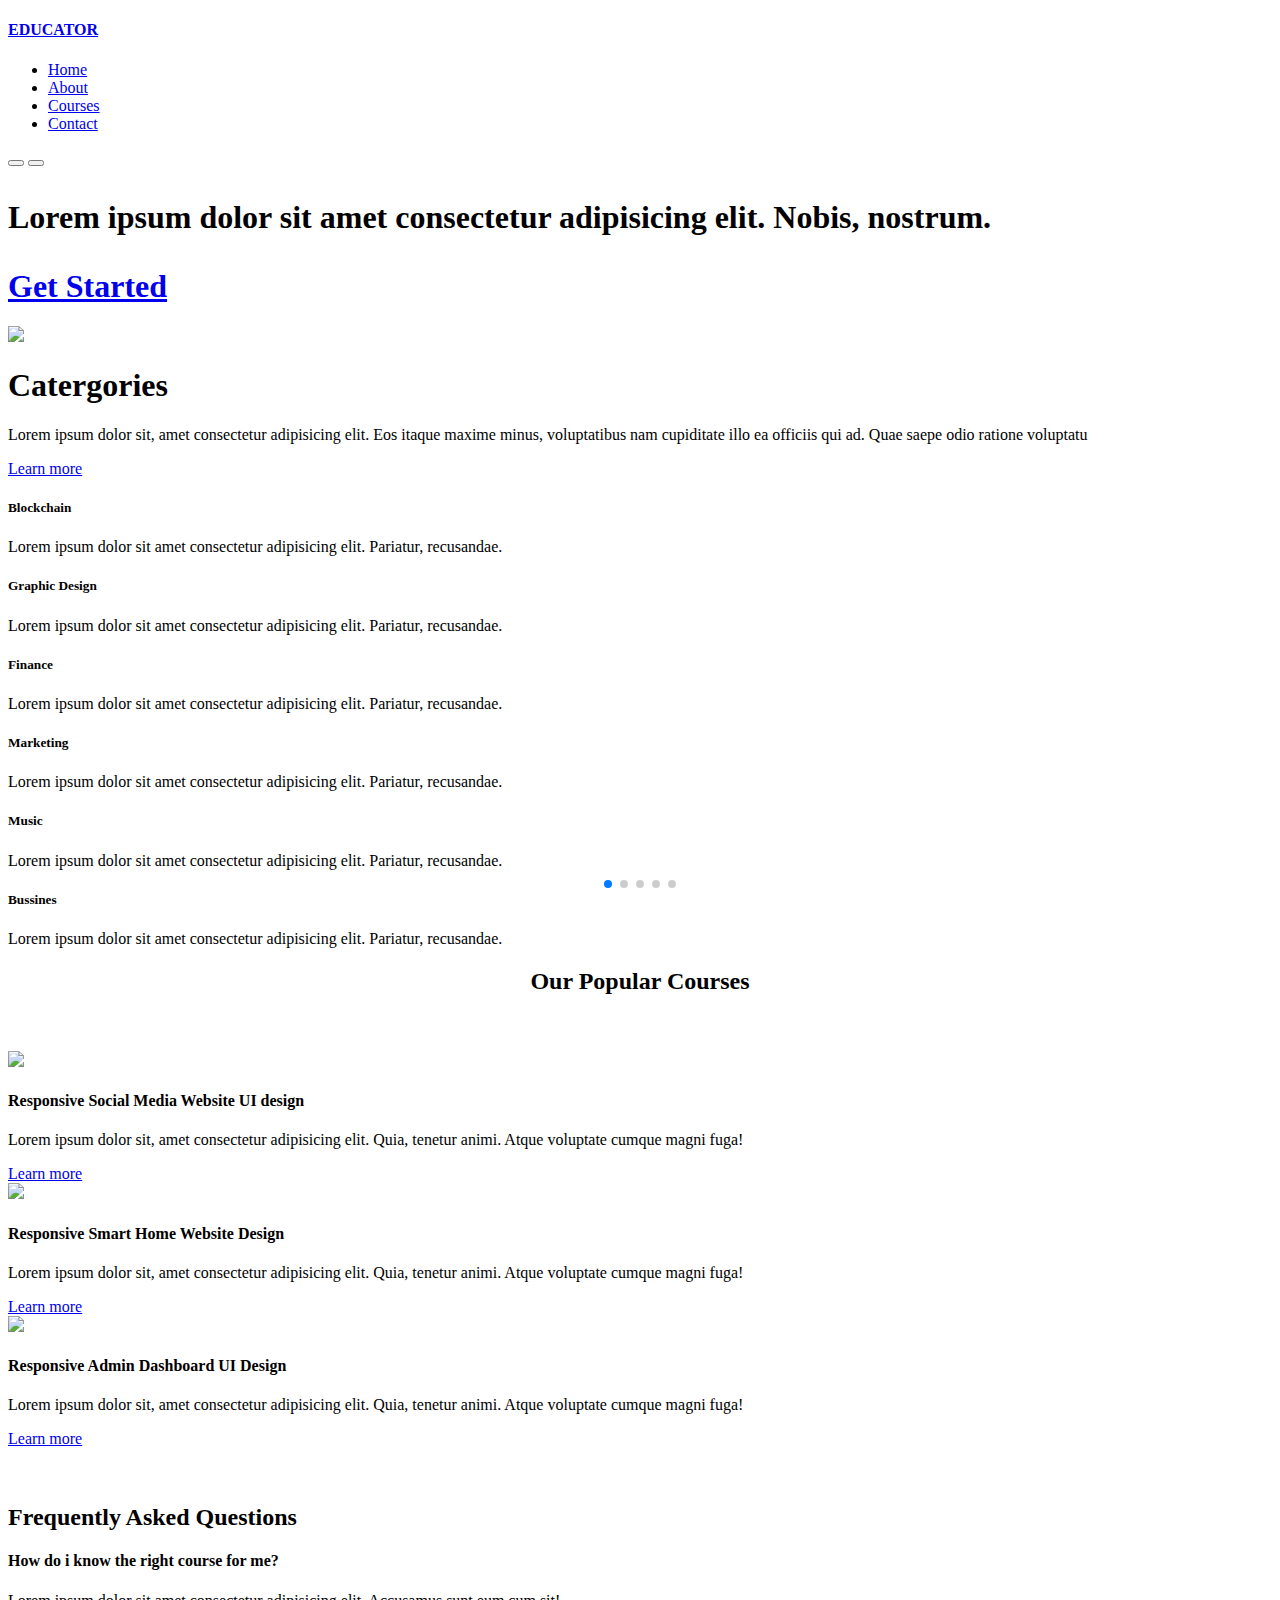
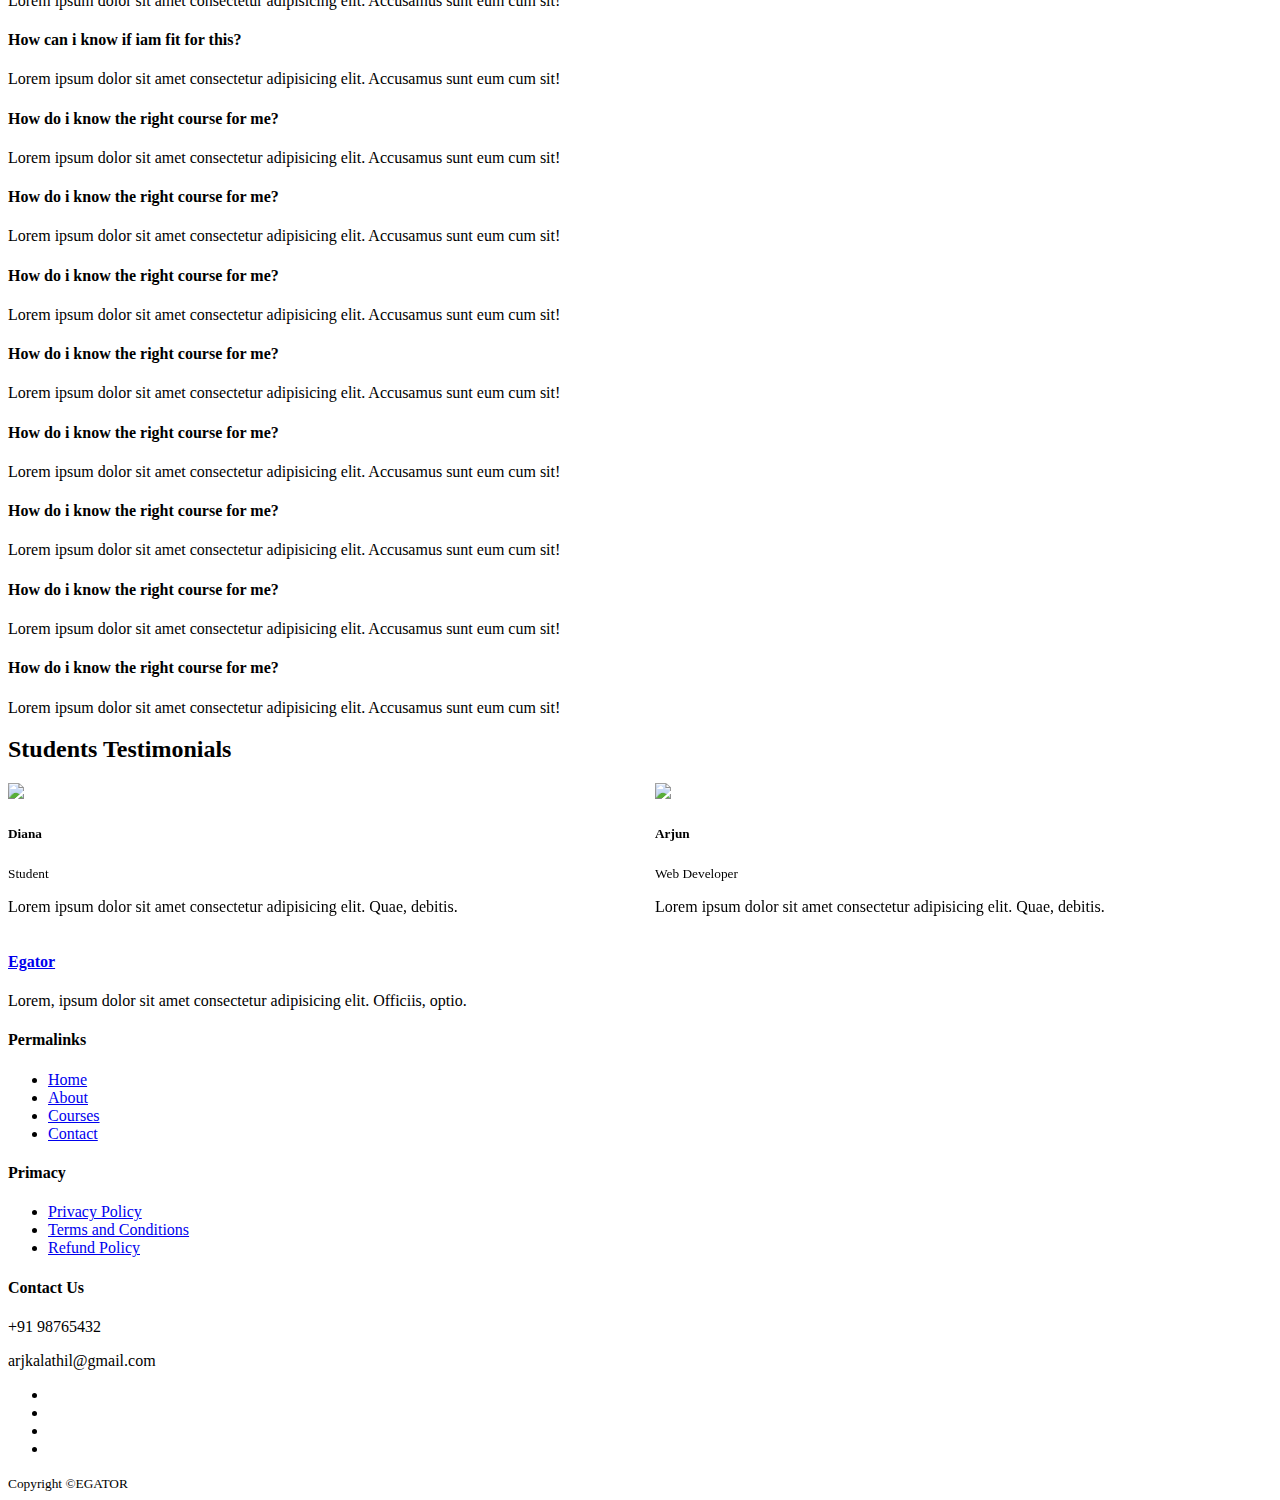
==== index.html @ 1b9743d1 "Add files via upload" ====
<!DOCTYPE html>
<html lang="en">
<head>
    <meta charset="UTF-8">
    <meta http-equiv="X-UA-Compatible" content="IE=edge">
    <meta name="viewport" content="width=device-width, initial-scale=1.0">
    <title>Responsive Educational using css js html</title>
    <!--ICONSCOUT CDDN-->
    <link rel="stylesheet" href="https://unicons.iconscout.com/release/v4.0.8/css/line.css">
    
    <!--GOOGLE FONTS MONOSERRANT-->
    <link rel="preconnect" href="https://fonts.googleapis.com">
    <link rel="preconnect" href="https://fonts.gstatic.com" crossorigin>
    <link href="https://fonts.googleapis.com/css2?family=Montserrat:wght@300;400;500;600;700;800;900&display=swap" rel="stylesheet">

    <!---CSS LINK-->
    <link rel="stylesheet" href="./css/style.css">

    <!--Swiper js-->
    <link rel="stylesheet" href="https://cdn.jsdelivr.net/npm/swiper@9/swiper-bundle.min.css"/>

</head>
<body>
    <nav>
        <div class="container nav__container">
            <a href="index.html"><h4>EDUCATOR</h4></a>
            <ul class="nav__menu">
                <li><a href="index.html">Home</a></li>
                <li><a href="about.html">About</a></li>
                <li><a href="courses.html">Courses</a></li>
                <li><a href="contact.html">Contact</a></li>
            </ul>
            <button id="open-menu-btn"><i class="uil uil-bars"></i></button>
            <button id="close-menu-btn"><i class="uil uil-multiply  "></i></button>
        </div>
    </nav>
    <!--============END OF NAVBAR============-->
    <header>
        <div class="container header__container">
            <div class="header__left">
                <h1>
                    <p>
                        Lorem ipsum dolor sit amet consectetur adipisicing elit. Nobis, nostrum.
                    </p>
                    <a href="courses.html" class="btn btn-primary">Get Started</a>
                </h1>
            </div>
            <div class="header__right">
                <div class="header__right-image">
                    <img src="./images/header.svg">
                </div>
            </div>
        </div>
    </header>





     <section class="categories">
        <div class="container categories__container">
            <div class="categories__left">
                <h1>Catergories</h1>
                <p>
                    Lorem ipsum dolor sit, amet consectetur adipisicing elit. Eos itaque maxime minus, voluptatibus nam cupiditate illo ea officiis qui ad. Quae saepe odio ratione voluptatu
                </p>
                <a href="#" class="btn" >Learn more</a>
            </div>
            <div class="categories__right">
                <article class="category">
                    <span class="category__icon">
                        <i class="uil uil-bitcoin-sign"></i>
                    </span>
                        <h5>
                            Blockchain
                        </h5>
                        <p>
                            Lorem ipsum dolor sit amet consectetur adipisicing elit. Pariatur, recusandae.
                        </p>
                
                </article>
                <article class="category">
                    <span class="category__icon">
                        <i class="uil uil-palette"></i>
                    </span>
                        <h5>
                            Graphic Design
                        </h5>
                        <p>
                            Lorem ipsum dolor sit amet consectetur adipisicing elit. Pariatur, recusandae.
                        </p>
                    
                </article>
                <article class="category">
                    <span class="category__icon">
                        <i class="uil uil-dollar-alt"></i>
                    </span>
                        <h5>
                            Finance
                        </h5>
                        <p>
                            Lorem ipsum dolor sit amet consectetur adipisicing elit. Pariatur, recusandae.
                        </p>
                    
                </article>
                <article class="category">
                    <span class="category__icon">
                        <i class="uil uil-megaphone"></i>
                    </span>
                        <h5>
                            Marketing
                        </h5>
                        <p>
                            Lorem ipsum dolor sit amet consectetur adipisicing elit. Pariatur, recusandae.
                        </p>
                    
                </article>
                <article class="category">
                    <span class="category__icon">
                        <i class="uil uil-music-note"></i>
                    </span>
                        <h5>
                            Music
                        </h5>
                        <p>
                            Lorem ipsum dolor sit amet consectetur adipisicing elit. Pariatur, recusandae.
                        </p>
                </article>
                <article class="category">
                    <span class="category__icon">
                        <i class="uil uil-puzzle-piece"></i>
                    </span>
                        <h5>
                            Bussines
                        </h5>
                        <p>
                            Lorem ipsum dolor sit amet consectetur adipisicing elit. Pariatur, recusandae.
                        </p>
                </article>
            </div>
        </div>
     </section>
     <!--============END OF CATEGORIES ============-->



     <div class="section courses">
        <h2><center>
            Our Popular Courses
        </center>
        </h2>
        <br>
        <br>
        <div class="container courses__container">
            <article class="course">
                <div class="course__image">
                    <img src="./images/course1.jpg">
                </div>
                <div class="course__info">
                    <h4>Responsive Social Media Website UI design</h4>
                <p>
                    Lorem ipsum dolor sit, amet consectetur adipisicing elit. Quia, tenetur animi. Atque voluptate cumque magni fuga!
                </p>
                <a href="courses.html" class="btn btn-primary">Learn more</a>
                </div>
            </article>
            <article class="course">
                <div class="course__image">
                    <img src="./images/course2.jpg">
                </div>
                <div class="course__info">
                    <h4>Responsive Smart Home Website Design </h4>
                    <p>
                        Lorem ipsum dolor sit, amet consectetur adipisicing elit. Quia, tenetur animi. Atque voluptate cumque magni fuga!
                    </p>
                    <a href="courses.html" class="btn btn-primary">Learn more</a>
                </div>
            </article>
            <article class="course">
                <div class="course__image">
                    <img src="./images/course3.jpg">
                </div>
                <div class="course__info">
                    <h4>Responsive Admin Dashboard UI Design</h4>
                    <p>
                        Lorem ipsum dolor sit, amet consectetur adipisicing elit. Quia, tenetur animi. Atque voluptate cumque magni fuga!
                    </p>
                    <a href="courses.html" class="btn btn-primary">Learn more</a>
                </div>
             
            </article>
            
        </div>
     </div>




     <!--============END OF COURSES ============-->









<br>
<br>
     <section class="faqs">
        <h2>
            Frequently Asked Questions
        </h2>
        <div class="conatiner faqs__container">
            <article class="faq">
                <div class="faq__icon">
                    <i class="uil uil-plus"></i>
                </div>
                <div class="question__ans">
                    <h4>
                        How do i know the right course for me?
                    </h4>
                    <p>
                        Lorem ipsum dolor sit amet consectetur adipisicing elit. Accusamus sunt eum cum sit!
                    </p>
                </div>
            </article>


            <article class="faq">
                <div class="faq__icon">
                    <i class="uil uil-plus"></i>
                </div>
                <div class="question__ans">
                    <h4>
                        How can i know if iam fit for this?
                    </h4>
                    <p>
                        Lorem ipsum dolor sit amet consectetur adipisicing elit. Accusamus sunt eum cum sit!
                    </p>
                </div>
            </article> 
            

            <article class="faq">
                <div class="faq__icon">
                    <i class="uil uil-plus"></i>
                </div>
                <div class="question__ans">
                    <h4>
                        How do i know the right course for me?
                    </h4>
                    <p>
                        Lorem ipsum dolor sit amet consectetur adipisicing elit. Accusamus sunt eum cum sit!
                    </p>
                </div>
            </article> 
            
            
            
            <article class="faq">
                <div class="faq__icon">
                    <i class="uil uil-plus"></i>
                </div>
                <div class="question__ans">
                    <h4>
                        How do i know the right course for me?
                    </h4>
                    <p>
                        Lorem ipsum dolor sit amet consectetur adipisicing elit. Accusamus sunt eum cum sit!
                    </p>
                </div>
            </article> 
            
            
            
            <article class="faq">
                <div class="faq__icon">
                    <i class="uil uil-plus"></i>
                </div>
                <div class="question__ans">
                    <h4>
                        How do i know the right course for me?
                    </h4>
                    <p>
                        Lorem ipsum dolor sit amet consectetur adipisicing elit. Accusamus sunt eum cum sit!
                    </p>
                </div>
            </article>
            
            
            <article class="faq">
                <div class="faq__icon">
                    <i class="uil uil-plus"></i>
                </div>
                <div class="question__ans">
                    <h4>
                        How do i know the right course for me?
                    </h4>
                    <p>
                        Lorem ipsum dolor sit amet consectetur adipisicing elit. Accusamus sunt eum cum sit!
                    </p>
                </div>
            </article>
            
            
            <article class="faq">
                <div class="faq__icon">
                    <i class="uil uil-plus"></i>
                </div>
                <div class="question__ans">
                    <h4>
                        How do i know the right course for me?
                    </h4>
                    <p>
                        Lorem ipsum dolor sit amet consectetur adipisicing elit. Accusamus sunt eum cum sit!
                    </p>
                </div>
            </article>
            
            
            <article class="faq">
                <div class="faq__icon">
                    <i class="uil uil-plus"></i>
                </div>
                <div class="question__ans">
                    <h4>
                        How do i know the right course for me?
                    </h4>
                    <p>
                        Lorem ipsum dolor sit amet consectetur adipisicing elit. Accusamus sunt eum cum sit!
                    </p>
                </div>
            </article> 

            
            <article class="faq">
                <div class="faq__icon">
                    <i class="uil uil-plus"></i>
                </div>
                <div class="question__ans">
                    <h4>
                        How do i know the right course for me?
                    </h4>
                    <p>
                        Lorem ipsum dolor sit amet consectetur adipisicing elit. Accusamus sunt eum cum sit!
                    </p>
                </div>
            </article> 
            
            
            <article class="faq">
                <div class="faq__icon">
                    <i class="uil uil-plus"></i>
                </div>
                <div class="question__ans">
                    <h4>
                        How do i know the right course for me?
                    </h4>
                    <p>
                        Lorem ipsum dolor sit amet consectetur adipisicing elit. Accusamus sunt eum cum sit!
                    </p>
                </div>
            </article>
        </div>
     </section>




     <!--=================END OF FAQS ==================-->







     <section class="container testimonials__container mySwiper">
        <h2>Students Testimonials</h2>
        <div class="swiper-wrapper">
            <article class="testimonial swiper-slide">
                <div class="avatar">
                    <img src="./images/avatar1.jpg">
                </div>
                <div class="testimonial__info">
                    <h5>Diana</h5>
                    <small>Student</small>
                </div>
                <div class="testimonial__body">
                    <p>
                        Lorem ipsum dolor sit amet consectetur adipisicing elit. Quae, debitis.
                    </p>
                </div>
            </article>
            <article class="testimonial swiper-slide">
                <div class="avatar">
                    <img src="./images/avatar2.jpg">
                </div>
                <div class="testimonial__info">
                    <h5>Arjun</h5>
                    <small>Web Developer</small>
                </div>
                <div class="testimonial__body">
                    <p>
                        Lorem ipsum dolor sit amet consectetur adipisicing elit. Quae, debitis.
                    </p>
                </div>
            </article>
             <article class="testimonial swiper-slide">
                <div class="avatar">
                    <img src="./images/avatar3.jpg">
                </div>
                <div class="testimonial__info">
                    <h5>Kelvin</h5>
                    <small>Enterpenuer</small>
                </div>
                <div class="testimonial__body">
                    <p>
                        Lorem ipsum dolor sit amet consectetur adipisicing elit. Quae, debitis.
                    </p>
                </div>
            </article>
             <article class="testimonial swiper-slide">
                <div class="avatar">
                    <img src="./images/avatar4.jpg">
                </div>
                <div class="testimonial__info">
                    <h5>Jesbin Jose</h5>
                    <small>c# Developer</small>
                </div>
                <div class="testimonial__body">
                    <p>
                        Lorem ipsum dolor sit amet consectetur adipisicing elit. Quae, debitis.
                    </p>
                </div>
            </article>
             <article class="testimonial swiper-slide">
                <div class="avatar">
                    <img src="./images/avatar5.jpg">
                </div>
                <div class="testimonial__info">
                    <h5>Arya</h5>
                    <small>Talent Head</small>
                </div>
                <div class="testimonial__body">
                    <p>
                        Lorem ipsum dolor sit amet consectetur adipisicing elit. Quae, debitis.
                    </p>
                </div>
            </article> 
            <article class="testimonial swiper-slide">
                <div class="avatar">
                    <img src="./images/avatar6.jpg">
                </div>
                <div class="testimonial__info">
                    <h5>Aneena</h5>
                    <small>CEO Tesla</small>
                </div>
                <div class="testimonial__body">
                    <p>
                        Lorem ipsum dolor sit amet consectetur adipisicing elit. Quae, debitis.
                    </p>
                </div>
            </article>
        </div>
        <!--the small dot of scrolling element-->
        <div class="swiper-pagination"></div>
     </section>




     <!------THE FOOTER SECTION------->

     <footer class="footer">
        <div class="container footer__container">
            <div class="footer__1">
                <a href="index.html" class="footer__logo"><h4>Egator</h4></a>
                    <p>
                        Lorem, ipsum dolor sit amet consectetur adipisicing elit. Officiis, optio.
                    </p>
            </div>

        <div class="footer__2">
            <h4>Permalinks</h4>
            <ul class="permalinks">
                <li><a href="ind
                    ">Home</a></li>
                    <li><a href="ab
                        ">About</a></li>
                        <li>
                            <a href="courses.html">Courses</a>
                        </li>
                        <li>
                            <a href="
                            contact.html">Contact</a>
                        </li>
            </ul>
        </div>
          
        <div class="footer__3">
            <h4>Primacy</h4>
            <ul class="privacy">
                <li>
                    <a href="#">Privacy Policy</a>
                </li>
                <li><a href="#">Terms and Conditions</a></li>
                <li><a href="#">Refund Policy</a></li>
            </ul>
        </div>
        
        <div class="footer__4">
            <h4>Contact Us</h4>
            <div>
                <p>+91 98765432</p>
                <p>arjkalathil@gmail.com</p>
            </div>
        <ul class="footer__socials">
            <li>
                <a href="#"><i class="uil uil-facebook-f"></i></a>
            </li>
            <li>
                <a href="#"><i class="uil uil-instagram-i"></i></a>
            </li>
            <li>
                <a href="#"><i class="uil uil-twitter"></i></a>
            </li>
            <li>
                <a href="#"><i class="uil uil-linkedin-alt"></i></a>
            </li>
        </ul>
    </div>
     <div class="footer__copyright">
            <small>
                Copyright &copy;EGATOR
            </small>
        </div>
        </div>
     </footer>

     <!----------------END OF FOOOTER------------->


     <script src="https://cdn.jsdelivr.net/npm/swiper@9/swiper-bundle.min.js"></script>
     <script src="./main.js"></script>
     
     <script>
        var swiper = new Swiper(".mySwiper", {
  slidesPerView: 2,
  spaceBetween: 30,
  pagination: {
    el: ".swiper-pagination",
    clickable: true,
  },
  // when window width is >=600px
  breakpoints:{
    600:{
        slidesPerView: 2
    }
  }
});

     </script>

</body>
</html>
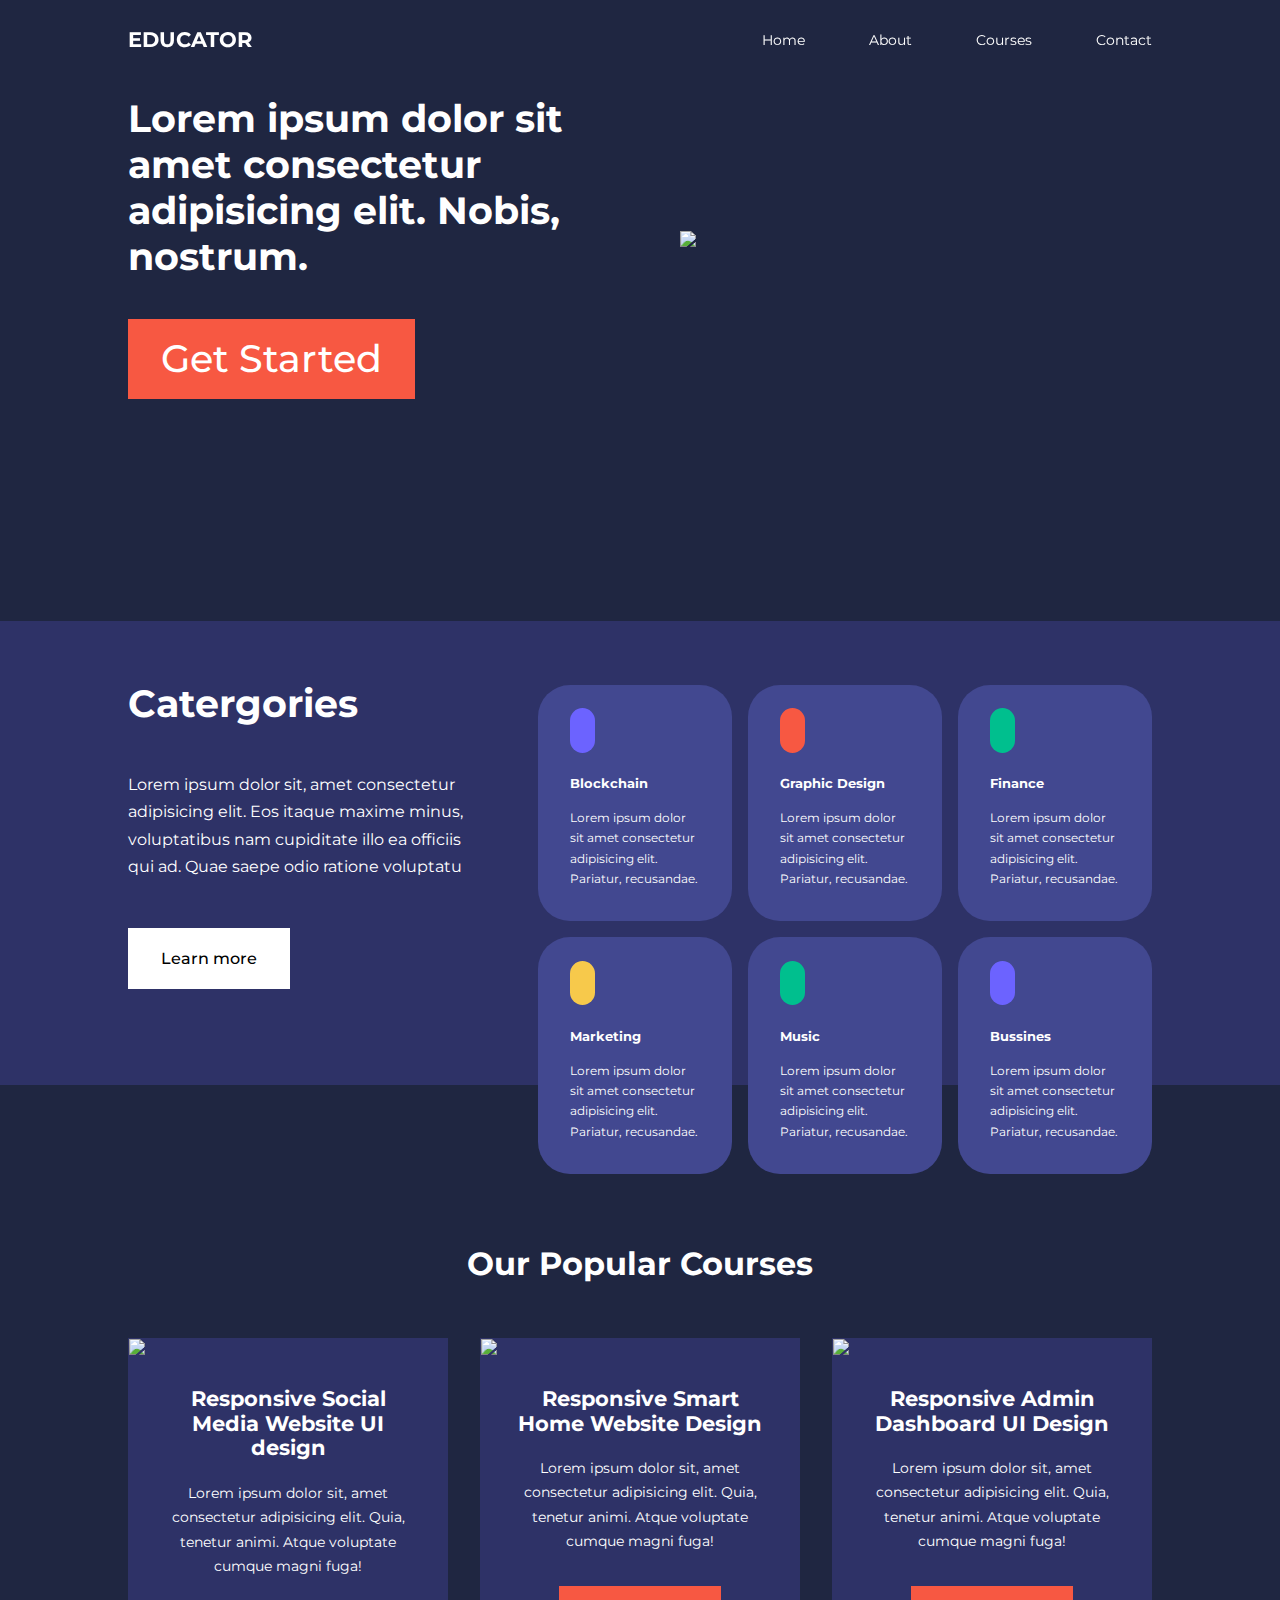
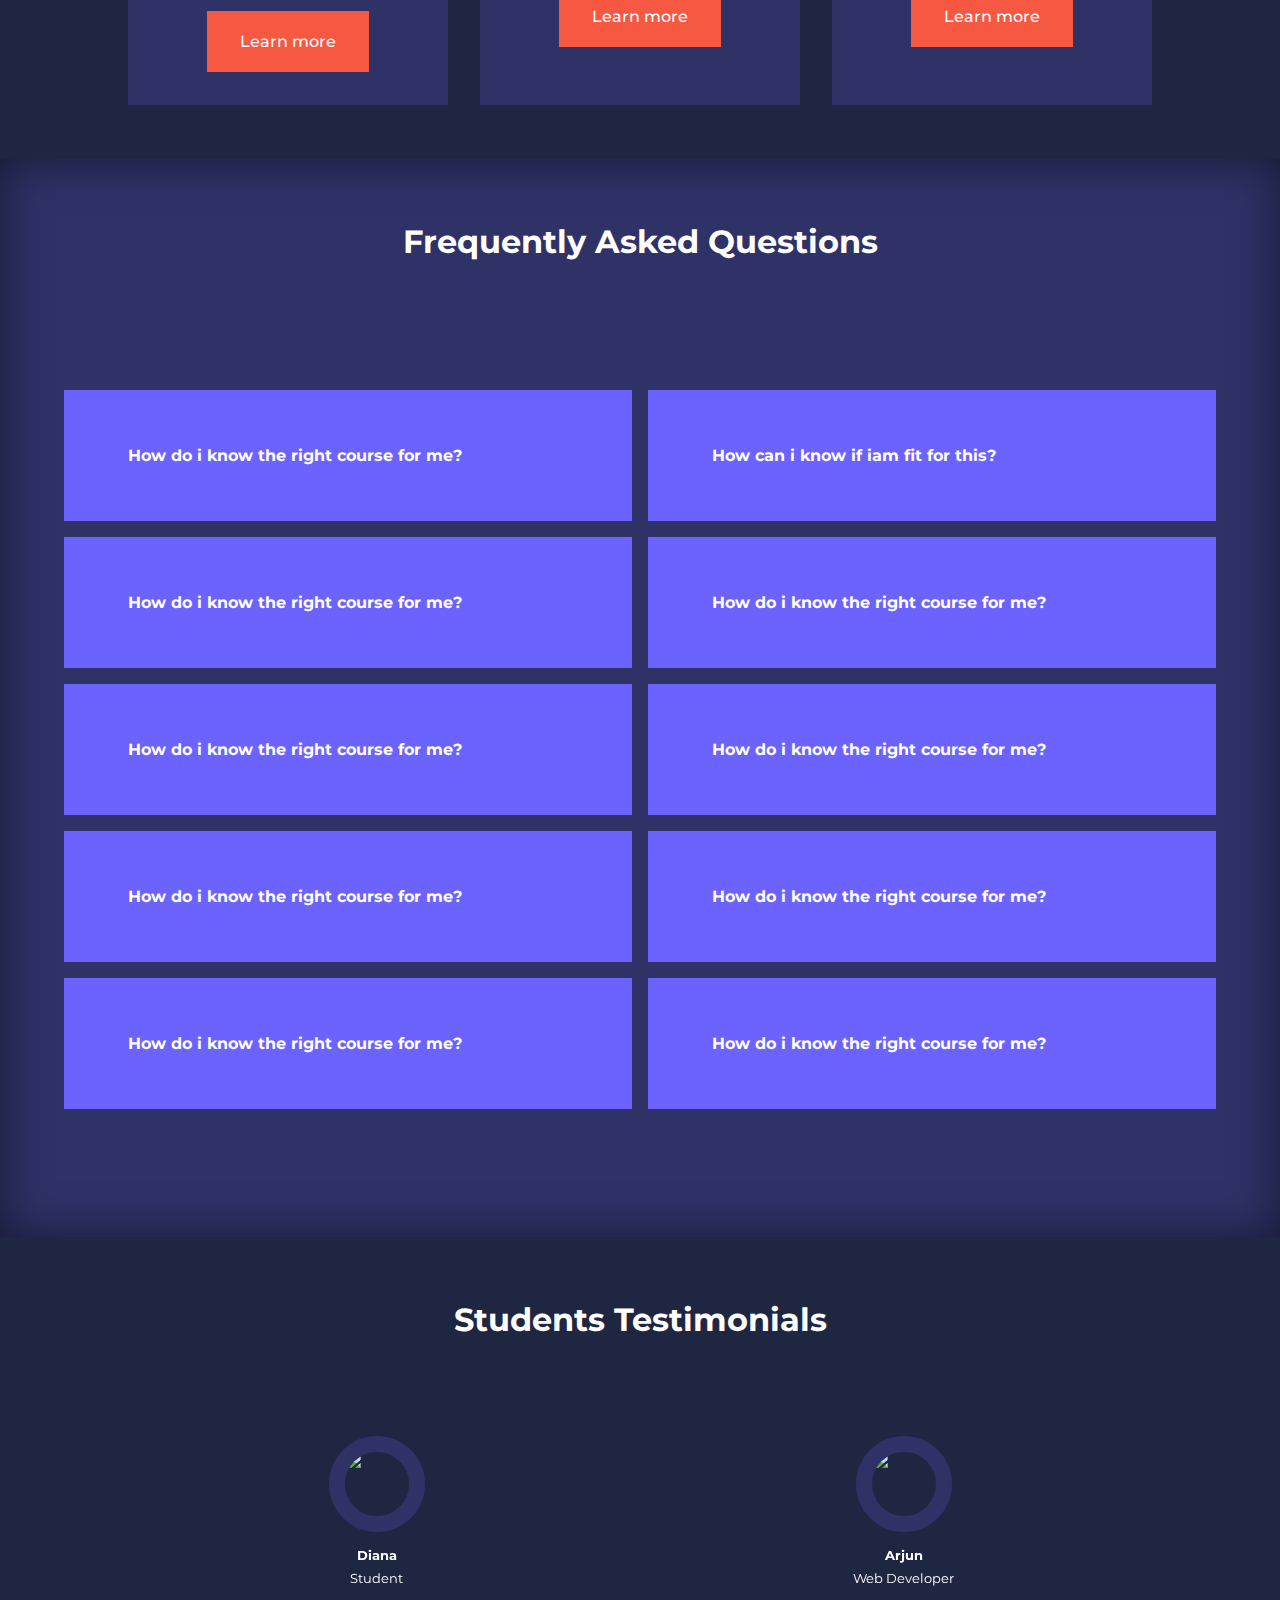
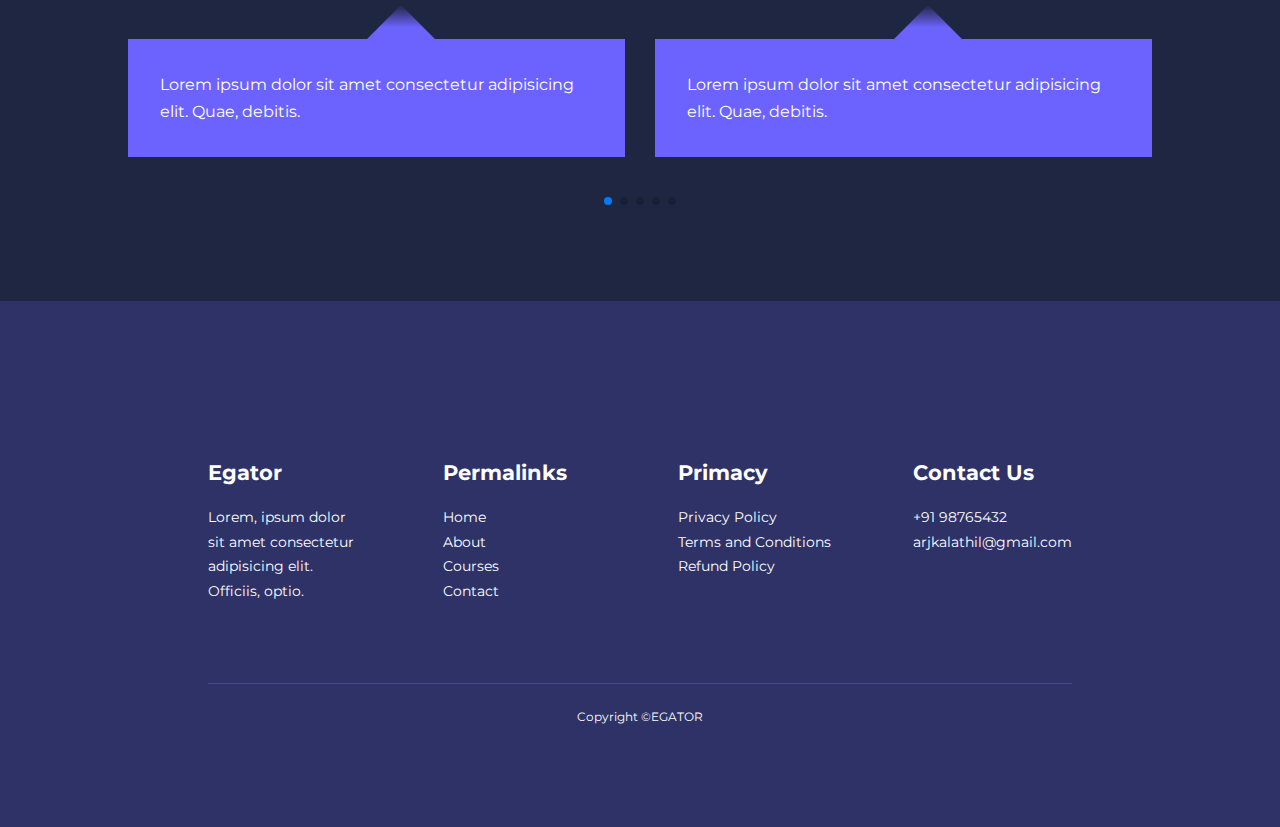
==== commit fd4d1707: "Update index.html" ====
--- a/index.html
+++ b/index.html
@@ -14,7 +14,7 @@
     <link href="https://fonts.googleapis.com/css2?family=Montserrat:wght@300;400;500;600;700;800;900&display=swap" rel="stylesheet">
 
     <!---CSS LINK-->
-    <link rel="stylesheet" href="./css/style.css">
+    <link rel="stylesheet" href="style.css">
 
     <!--Swiper js-->
     <link rel="stylesheet" href="https://cdn.jsdelivr.net/npm/swiper@9/swiper-bundle.min.css"/>
@@ -565,4 +565,4 @@
      </script>
 
 </body>
-</html>+</html>
--- a/style.css
+++ b/style.css
@@ -0,0 +1,577 @@
+*{
+   margin:0;
+   padding: 0;
+   border: 0;
+   outline:0;
+   text-decoration: none;
+   list-style: none; 
+   box-sizing: border-box;
+}
+:root{
+    --color-primary:#6c63ff;
+    --color-sucess:#00bf8e;
+    --color-warning:#f7c94b;
+    --color-danger:#f75842;
+    --color-danger-variant:rgba(247,88,66,0.4);
+    --color-white:#fff;
+    --color-light:rgba(255,255,255,0.7);
+    --color-black:#000000;
+    --color-bg:#1f2641;
+    --color-bg1:#2e3267;
+    --color-bg2:#424890;
+    --container-width-lg:80%;
+    --container-width-md:90%;
+    --container-width-sm:94%;
+
+    --transition: all 400ms ease;
+}
+body{
+    font-family:'Montserrat', sans-serif;
+    line-height:1.7;
+    color:var(--color-white);
+    background:var(--color-bg);
+}
+.container{
+    width:var(--container-width-lg);
+    margin:0 auto;
+}
+section{
+    padding: 4rem 0;
+}
+section h2{
+    text-align: center;
+    margin-bottom:4rem;
+}
+h1,
+h2,
+h3,
+h4,
+h5{
+    line-height: 1.2;
+}
+h1{
+    font-size:2.4rem;
+}
+h2{
+    font-size:2rem;
+}
+h3{
+    font-size:1.6rem;
+}
+h4{
+    font-size:1.3rem;
+}
+a{
+    color:var(--color-white);
+}
+img{
+    width:100%;
+    display:block;
+    object-fit:cover;
+}
+.btn{
+    display:inline-block;
+    background-color: var(--color-white);
+    color:var(--color-black);
+    padding: 1rem 2rem;
+    border: 1px solid transparent;
+    font-weight: 500;
+    transition: var(--transition);
+}
+.btn:hover{
+    background: transparent;
+    color:var(--color-white);
+    border: var(--color-white);
+}
+.btn-primary{
+    background: var(--color-danger);
+    color: var(--color-white);
+}
+/*----------------------NAVIGATION BAR------------------------*/
+nav{
+    background: transparent;
+    width: 100vw;
+    height:5rem;
+    position: fixed;
+    top: 0;
+    z-index: 11;
+}
+/* Change Navbar style when scroll USing Javascript */
+.window-scroll{
+    background: var(--color-primary);
+    box-shadow: 0 1rem 2rem rgba(0,0,0,0.2);
+}
+.nav__container{
+    height:5rem;
+    display: flex;
+    justify-content: space-between;
+    align-items: center;
+}
+nav button{
+    display: none;
+}
+.nav__menu{
+    display: flex;
+    align-items: center;
+    gap: 4rem;
+}
+.nav__menu a{
+    font-size: .9rem;
+    transition: var(--transition);
+}
+.nav__menu a:hover{
+color: var(--color-bg2);
+}
+/*--============  HEADER  ============--*/
+
+header{
+    position: relative;
+    top:5rem;
+    overflow: hidden;
+    height: 46vw;
+    margin-bottom: 2rem;
+}
+.header__container{
+    display: grid;
+    grid-template-columns: 1fr 1fr;
+    align-items: center;
+    gap: 5rem;
+  /*  height: 100%;  added */
+}
+.header__left p{
+    margin: 1rem 0 2.4rem;
+}
+
+/*--============  CATEGORIES ============--*/
+
+.categories{
+    background:var(--color-bg1);
+    height: 29rem;
+}
+.categories h1{
+    line-height: 1;
+    margin-bottom: 3rem;
+}
+.categories__container{
+    display: grid;
+  /*  height: 100%; */
+    grid-template-columns: 40% 60%;
+    /* gap: 4rem; */
+    margin: auto;
+}
+.categories__left p{
+    margin:1rem 0rem 3rem 0rem;
+}
+.categories__left{
+    margin-right: 4rem;
+} 
+.categories__right {
+    display: grid;
+    /* grid-auto-flow:; */
+    grid-template-columns: repeat(3,1fr);
+    gap:1rem;
+}
+.category{
+    background: var(--color-bg2);
+    padding: 2rem;
+    border-radius: 2rem;
+    transition: var(--transition);
+}
+.category:hover{
+    box-shadow: 0 3rem 3rem rgba(0,0,0,0.3);
+    z-index: 1;
+}
+.category:hover a{
+    color: white;
+}
+.category:nth-child(2) .category__icon{
+    background: var(--color-danger);
+}
+.category:nth-child(3) .category__icon{
+    background: var(--color-sucess);
+}
+.category:nth-child(4) .category__icon{
+    background: var(--color-warning);
+}
+.category:nth-child(5) .category__icon{
+    background: var(--color-sucess);
+}
+.category__icon{
+    background: var(--color-primary);
+    padding: .8rem;
+    border-radius: .9rem;
+}
+.category h5{
+    margin: 2rem 0 1rem 0rem;
+}
+.category p{
+    font-size: .75rem;
+}
+
+
+/* ==========================COURSES========================= */
+
+.courses{
+    margin-top: 10rem;
+
+}
+.courses__container{
+    display: grid;
+    grid-template-columns: repeat(3,1fr);
+    gap: 2rem;
+    border-radius: 2rem;
+}
+.course{
+    background: var(--color-bg1);
+    text-align: center;
+    border: 1px solid transparent;
+    transition: var(--transition);
+}
+.course:hover{
+    background:transparent;
+    border-color: var(--color-primary);
+}
+.course__info{
+    padding: 2rem;
+
+}
+.course__info p{
+    margin:1.2rem 0 2rem;
+    font-size: .9rem;
+}
+
+
+/*===============================FAQS=========================*/
+
+
+.faqs {
+    background: var(--color-bg1);
+    box-shadow: inset 0 0 3rem rgba(0, 0, 0, 0.5);
+  }  
+.faqs h2{
+    align-items:center ;
+}
+.faqs__container{
+    display: grid;
+    grid-template-columns: 1fr 1fr;
+    gap:1rem;
+    padding: 4rem;
+}
+.faq{
+    height: fit-content;
+    background: var(--color-primary);
+    cursor: pointer;
+    padding: 3rem;
+    display: flex;
+    gap:1rem;
+    align-items: center;
+}
+
+.faq h4{
+    font-size: 1rem;
+    line-height: 2.2;
+}
+
+.faq__icon{
+    align-self: flex-start;
+    font-size: 1.2rem;
+}
+.faq p{
+    margin-top: 0.8rem;
+    font-size: .8rem;
+    display:none;
+}
+.faq.open p{
+    display:block;
+}
+
+/*=========================================TESTIMONIALS=============================*/
+
+.testimonials__container{
+    overflow-x: hidden;
+    position: relative;
+    margin-bottom: 5rem;
+}
+
+.testimonial{
+    padding-top: 2rem;
+}
+
+.avatar{
+    width: 6rem;
+    height: 6rem;
+    border-radius: 50%;
+    overflow: hidden;
+    margin: 0 auto 1rem;
+    border: 1rem solid var(--color-bg1);
+}
+
+.testimonial__info{
+    text-align: center;
+}
+
+.testimonial__body{
+    background: var(--color-primary);
+    padding: 2rem;
+    margin-top: 3rem;
+    position: relative;
+}
+
+.testimonial__body::before{
+    content: "";
+    display: block;
+    background:linear-gradient(135deg,transparent,var(--color-primary),var(--color-primary),var(--color-primary));
+    width: 3rem;
+    height: 3rem;
+    position: absolute;
+    left: 50%;
+    top: -1.5rem;
+    transform: rotate(45deg);
+}
+
+/*===========================FOOTER===================*/
+
+
+footer{
+    background: var(--color-bg1);
+    padding-top: 5rem;
+    font-size: .9rem;
+}
+.footer__container{
+    display: grid;
+    grid-template-columns: repeat(4,1fr);
+    gap: 5rem; 
+    padding: 5rem;
+}
+.footer__container >div h4{
+    margin-bottom: 1.2rem;
+}
+.footer__1 p{
+    margin:0 0 0 0rem;
+}
+footer ul li a:hover{
+    text-decoration: underline;
+}
+.footer__socials{
+    display: flex;
+    gap: 1rem;
+    font-size: 1.2rem;
+    margin-top:2rem;   
+}
+.footer__copyright{
+    text-align: center;
+    margin-top: 4rem;
+    padding: 1.2rem 0;
+    border-top: 1px solid var(--color-bg2);
+    margin: 0;
+    grid-column: 1 / -1; /* Span across all columns in the grid */
+}
+
+
+/*=============================== MEDIA QUERYS (TABLETS)==================*/
+
+
+@media screen and (max-width:1024PX) {
+    .container{
+        width: var(--container-width-md);
+    }
+    h1{
+        font-size: 2.2rem;
+    }
+    h2{
+        font-size: 1.7rem;
+    }
+    h3{
+        font-size: 1.2rem;
+    }
+    h4{
+        font-size: 1.2rem;
+    }
+
+
+    /*--------- NAVBAR ---------------*/
+
+    nav button{
+        display: inline-block;
+        background: transparent;
+        font-size: 1.8rem;
+        color:var(--color-white);
+        cursor:pointer;
+    }
+
+    nav button#close-menu-btn{
+        display: none;
+    }
+    
+    .nav__menu{
+        position: relative;
+        top: 10.8rem;
+        right: 5%;
+        height: fit-content;
+        width: 15rem;
+        flex-direction: column;
+        gap: 0;
+        display: none;
+    }
+
+    .nav__menu li{
+        width: 100%;
+        height: 5.8rem;
+        animation: animateNavItems 400ms linear forwards;
+        transform-origin: top right;
+        opacity: 0;
+    }
+    .nav__menu li:nth-child(2){
+        animation-delay:200ms;
+    }
+    .nav__menu li:nth-child(3){
+        animation-delay:300ms;
+    }
+    .nav__menu li:nth-child(4){
+        animation-delay:400ms;
+    }
+
+    @keyframes animateNavItems {
+        0%{
+            transform: rotateZ(-90deg) rotateX(90deg) scale(0.1);
+        }
+        100%{
+            transform: rotateZ(0) rotateX(0) scale(1);
+            opacity: 1;
+        }
+        
+    }
+
+    .nav__menu li a{
+        background: var(--color-primary);
+        box-shadow: -4rem 6rem 10rem rgba(0, 0, 0, 0.6);
+        width: 100%;
+        height: 100%;
+        display: grid;
+        place-items: center;
+    }
+    .nav__menu li a:hover{
+        background: var(--color-bg2);
+        color: var(--color-white);
+    }
+
+    /*--------- HEADER ---------------*/
+
+    header{
+        height: 52rem;
+        margin-bottom: 4rem;
+    }
+    .header__container{
+        gap: 0;
+        padding-bottom: 3rem;
+        
+    }
+    /*--------- CATEGORIES---------------*/
+
+    .categories{
+        height: auto;
+        }
+    .categories__container{
+        grid-template-columns: 1fr;
+        gap: 3rem;
+
+    }   
+    .categories__left{
+        margin-right: 0;
+    } 
+    /*--------- Popular courses---------------*/
+    .courses{
+        margin-top: 0;
+    }
+    .courses__container{
+        grid-template-columns:1fr 1fr;
+    }
+    /*--------------- FAQS---------------*/
+    .faqs__container{
+        grid-template-columns: 1fr;
+
+    }
+    .faq{
+        padding: 1.5rem;
+    }
+
+    /*---------------FOOTER---------------*/
+    .footer__container{
+        grid-template-columns: 1fr 1fr;
+    }
+}
+
+
+/* ==================== MEDIA QUERIES (PHONE)============*/
+
+
+@media screen and (max-width:600px) {
+    .container{
+        width: var(--container-width-sm);
+    }
+
+    /*--------- NAVBAR---------------*/
+    .nav__menu{
+        right: 3%;
+    }
+
+    /*--------- HEADER ---------------*/
+    header{
+        height: 100vh;
+    }
+    .header__container{
+        grid-template-columns: 1fr;
+        text-align: center;
+        margin-top: 0;
+    }
+
+    .header__left p{
+        margin: 1.3rem;
+    }
+
+    /*------------- Categories---------------*/
+
+    .categories__right{
+        grid-template-columns: 1fr 1fr;
+        gap: 0.7rem;
+    }
+    .category{
+        padding: 1rem;
+        border-radius: 1rem;
+    }
+    .category__icon{
+        margin-top: 4px;
+        display: inline-block;
+    }
+    /*--------- COURSES---------------*/
+
+    .courses__container{
+        grid-template-columns: 1fr;
+    }
+
+    /*---------------TESTIMONIALS---------------*/
+
+    .testimonial__body{
+        padding: 1.2rem;
+    }
+    .testimonials__container{
+        grid-template-columns: 1fr 1fr;
+    }
+
+    /*--------- FOOTER ---------------*/
+
+    .footer__container{
+        grid-template-columns: 1fr;
+        text-align: center;
+        gap: 2rem;
+    }
+
+    .footer__1 p{
+        margin: 1rem auto;
+    }
+    .footer__socials{
+        justify-content: center;
+    }
+
+    
+}